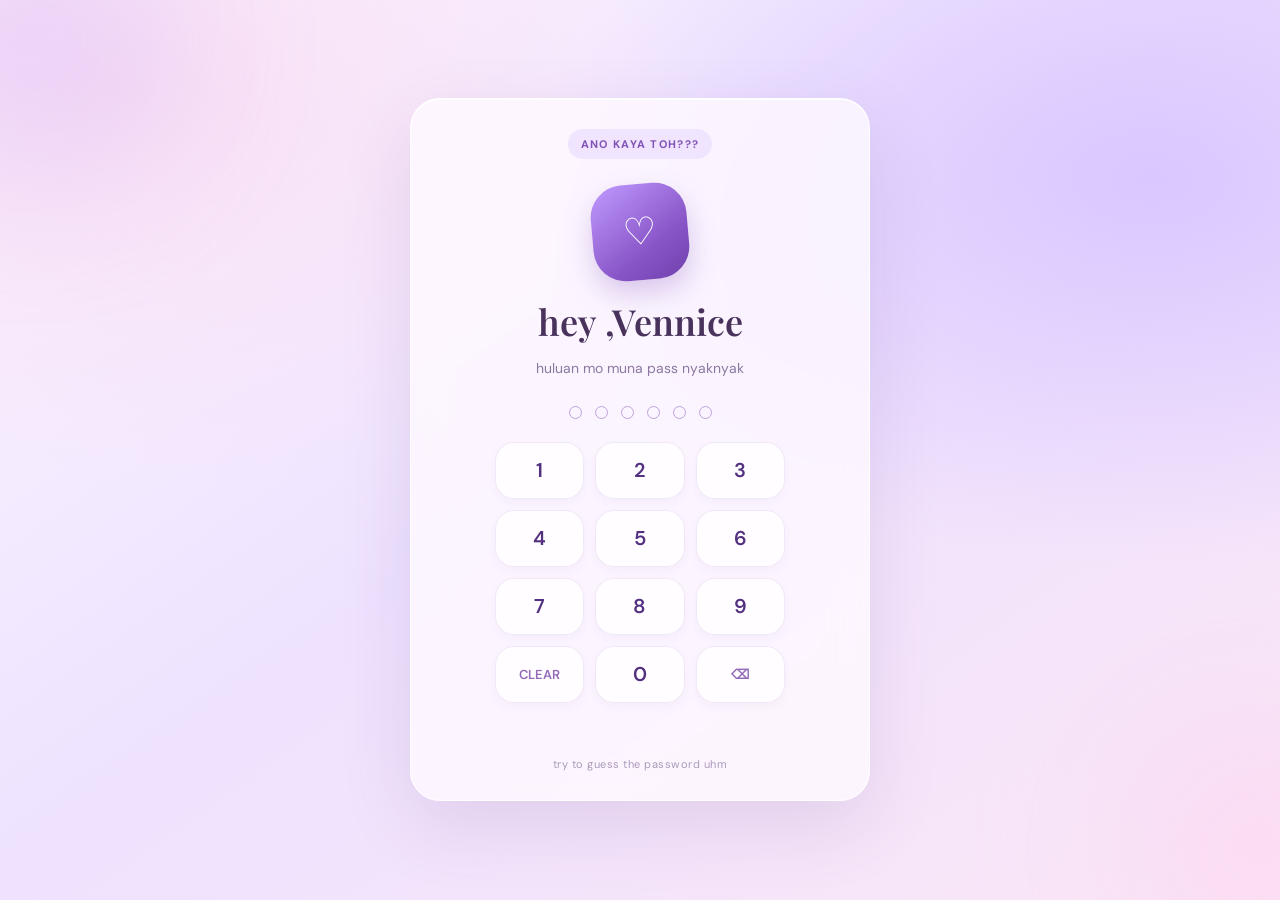
==== vennice/index.html @ 150bf212 "Add files via upload" ====
<!DOCTYPE html>
<html lang="en">
<head>
<meta charset="UTF-8">
<meta name="viewport" content="width=device-width, initial-scale=1.0">
<meta name="theme-color" content="#8050bb">
<title>@jmesxyz</title>

<style>
@import url('https://fonts.googleapis.com/css2?family=DM+Sans:wght@400;500;600;700&family=Playfair+Display:ital,wght@0,500;0,600;0,700;1,500&display=swap');

:root {
  --purple: #8855c7;
  --deep: #533080;
  --lavender: #e8d8ff;
  --pink: #f7d9ef;
  --text: #49335d;
  --muted: #8c78a0;
}

* {
  box-sizing: border-box;
  margin: 0;
  padding: 0;
}

body {
  min-height: 100vh;
  font-family: 'DM Sans', sans-serif;
  color: var(--text);
  background:
    radial-gradient(ellipse at 10% 10%, #f9dff4 0%, transparent 35%),
    radial-gradient(ellipse at 90% 20%, #d9c7ff 0%, transparent 38%),
    linear-gradient(145deg, #fdf7ff, #eee2ff 48%, #fbe7f6);
  overflow-x: hidden;
}

button {
  font: inherit;
  -webkit-tap-highlight-color: transparent;
}

.background-glow {
  position: fixed;
  width: 260px;
  height: 260px;
  border-radius: 50%;
  background: #c5a0ff;
  filter: blur(85px);
  opacity: .3;
  pointer-events: none;
  z-index: -1;
}

.glow-one {
  top: -90px;
  left: -100px;
}

.glow-two {
  right: -110px;
  bottom: -80px;
  background: #ffbce8;
}

.page {
  width: 100%;
  min-height: 100vh;
  display: flex;
  align-items: center;
  justify-content: center;
  padding: 24px 16px;
}

.panel {
  width: 100%;
  max-width: 460px;
  padding: 30px 23px;
  border: 1px solid rgba(255,255,255,.8);
  border-radius: 30px;
  background: rgba(255,250,255,.78);
  box-shadow:
    0 25px 70px rgba(99,59,135,.13),
    inset 0 1px 0 rgba(255,255,255,.95);
  backdrop-filter: blur(18px);
  -webkit-backdrop-filter: blur(18px);
  text-align: center;
  animation: appear .7s ease both;
}

@keyframes appear {
  from { opacity: 0; transform: translateY(18px) scale(.98); }
  to { opacity: 1; transform: translateY(0) scale(1); }
}

.hidden {
  display: none !important;
}

.top-label {
  display: inline-flex;
  align-items: center;
  gap: 7px;
  padding: 8px 13px;
  border-radius: 50px;
  background: #f0e4ff;
  color: #8052b4;
  font-size: 11px;
  font-weight: 700;
  letter-spacing: 1.3px;
  text-transform: uppercase;
}

.lock-art {
  width: 96px;
  height: 96px;
  margin: 25px auto 20px;
  display: grid;
  place-items: center;
  border-radius: 32px;
  color: white;
  font-size: 38px;
  background: linear-gradient(145deg, #c09aff, #8855c7 65%, #7040ad);
  box-shadow: 0 13px 28px rgba(126,75,183,.27);
  transform: rotate(-5deg);
  animation: float 3.5s ease-in-out infinite;
}

@keyframes float {
  0%,100% { transform: translateY(0) rotate(-5deg); }
  50% { transform: translateY(-7px) rotate(2deg); }
}

h1, h2 {
  font-family: 'Playfair Display', serif;
  font-weight: 600;
}

h1 {
  font-size: clamp(28px, 7vw, 36px);
  line-height: 1.2;
  margin-bottom: 12px;
}

.subtitle {
  max-width: 310px;
  margin: 0 auto;
  color: var(--muted);
  font-size: 14px;
  line-height: 1.8;
}

.dots {
  display: flex;
  justify-content: center;
  gap: 13px;
  margin: 25px 0 23px;
}

.dot {
  width: 13px;
  height: 13px;
  border-radius: 50%;
  border: 1.5px solid #bba1d9;
  background: transparent;
  transition: .2s ease;
}

.dot.filled {
  background: var(--purple);
  border-color: var(--purple);
  box-shadow: 0 0 0 4px #eadcff;
}

.keypad {
  max-width: 290px;
  margin: 0 auto;
  display: grid;
  grid-template-columns: repeat(3, 1fr);
  gap: 11px;
}

.key {
  min-height: 57px;
  border: 1px solid rgba(166,127,203,.16);
  border-radius: 19px;
  background: rgba(255,255,255,.82);
  color: var(--deep);
  font-size: 20px;
  font-weight: 600;
  cursor: pointer;
  box-shadow: 0 4px 10px rgba(93,56,128,.045);
  transition: transform .15s, background .15s;
}

.key:active {
  transform: scale(.94);
  background: #eee1ff;
}

.key.utility {
  color: #936bb9;
  font-size: 13px;
}

.error {
  min-height: 22px;
  margin-top: 17px;
  color: #b35d91;
  font-size: 12px;
  font-weight: 600;
}

.footer-note {
  margin-top: 15px;
  color: #aa98b9;
  font-size: 11px;
  letter-spacing: .5px;
}

/* LETTER */

.letter-panel {
  max-width: 520px;
  padding: 26px 18px;
  text-align: left;
}

.letter-heading {
  text-align: center;
  padding: 9px 5px 22px;
}

.letter-heading .lock-art {
  width: 76px;
  height: 76px;
  border-radius: 25px;
  font-size: 32px;
  margin: 20px auto;
}

.letter-heading h1 {
  font-size: 32px;
}

.letter-heading p {
  font-size: 13px;
  color: var(--muted);
  line-height: 1.7;
}

.divider {
  height: 1px;
  background: linear-gradient(to right, transparent, #dbc6f0, transparent);
  margin: 0 0 22px;
}

.letter {
  padding: 0 5px;
  font-size: 14px;
  line-height: 2;
  color: #624b75;
  overflow-wrap: anywhere;
}

.letter p {
  margin-bottom: 18px;
}

.signature {
  margin-top: 24px;
  color: #8655b8;
  font-family: 'Playfair Display', serif;
  font-size: 23px;
  font-style: italic;
}



.music-card {
  margin-top: 27px;
  padding: 17px;
  border-radius: 23px;
  background: linear-gradient(135deg, #f0e4ff, #fff0fa);
  border: 1px solid rgba(177,141,214,.23);
}

.music-title {
  display: flex;
  align-items: center;
  gap: 12px;
  margin-bottom: 14px;
}

.music-icon {
  width: 45px;
  height: 45px;
  display: grid;
  place-items: center;
  flex-shrink: 0;
  border-radius: 15px;
  color: white;
  font-size: 21px;
  background: linear-gradient(145deg, #9d70d6, #68409f);
}

.music-title h2 {
  font-family: 'DM Sans', sans-serif;
  font-size: 14px;
  font-weight: 700;
  margin-bottom: 4px;
}

.music-title p {
  color: var(--muted);
  font-size: 11px;
  line-height: 1.5;
}


.spotify-frame {
  display: block;
  width: 100%;
  height: 152px;
  border: 0;
  border-radius: 13px;
  background: #e8dcf4;
}

.music-hint {
  margin-top: 10px;
  color: #927ca5;
  font-size: 11px;
  line-height: 1.6;
  text-align: center;
}

.actions {
  display: grid;
  grid-template-columns: 1fr 1fr;
  gap: 10px;
  margin-top: 20px;
}

.action-btn {
  min-height: 48px;
  border: 0;
  border-radius: 16px;
  padding: 12px 10px;
  font-size: 12px;
  font-weight: 700;
  cursor: pointer;
  transition: transform .15s;
}

.action-btn:active {
  transform: scale(.96);
}

.primary {
  color: white;
  background: linear-gradient(135deg, #a77ae0, #8050bb);
  box-shadow: 0 8px 18px rgba(119,71,174,.2);
}

.secondary {
  color: #8154a8;
  background: #f0e5ff;
}

.closing {
  margin-top: 22px;
  text-align: center;
  color: #a38bb7;
  font-size: 11px;
  line-height: 1.8;
}

.floaty {
  position: fixed;
  left: var(--x);
  bottom: -35px;
  color: rgba(136,85,199,.38);
  font-size: var(--size);
  pointer-events: none;
  z-index: 5;
  animation: rise var(--duration) linear forwards;
}

@keyframes rise {
  0% { transform: translateY(0) rotate(0deg); opacity: 0; }
  12% { opacity: .8; }
  85% { opacity: .7; }
  100% { transform: translateY(-110vh) rotate(35deg); opacity: 0; }
}

.shake {
  animation: shake .3s ease;
}

@keyframes shake {
  0%,100% { transform: translateX(0); }
  25% { transform: translateX(-5px); }
  75% { transform: translateX(5px); }
}

@media (max-width: 380px) {
  .panel { padding: 25px 16px; border-radius: 25px; }
  .key { min-height: 53px; }
  .letter { font-size: 13px; }
  .actions { grid-template-columns: 1fr; }
}

@media (prefers-reduced-motion: reduce) {
  *, *::before, *::after {
    animation-duration: .01ms !important;
    animation-iteration-count: 1 !important;
    scroll-behavior: auto !important;
  }
}
</style>
</head>

<body>
<div class="background-glow glow-one"></div>
<div class="background-glow glow-two"></div>

<!-- Actual background music from JukeHost -->
<audio id="backgroundMusic" preload="auto" loop>
  <source src="https://audio.jukehost.co.uk/01a123a9-1bd7-705f-b240-1ee0b8cecf72" type="audio/mpeg">
</audio>

<main class="page">
  <section class="panel" id="lockScreen">
    <div class="top-label">ano kaya toh???</div>

    <div class="lock-art">♡</div>

    <h1>hey ,Vennice</h1>
    <p class="subtitle">
      huluan mo muna pass nyaknyak
    </p>

    <div class="dots" id="dots" aria-label="Password progress">
      <span class="dot"></span>
      <span class="dot"></span>
      <span class="dot"></span>
      <span class="dot"></span>
      <span class="dot"></span>
      <span class="dot"></span>
    </div>

    <div class="keypad">
      <button class="key" onclick="pressKey('1')">1</button>
      <button class="key" onclick="pressKey('2')">2</button>
      <button class="key" onclick="pressKey('3')">3</button>
      <button class="key" onclick="pressKey('4')">4</button>
      <button class="key" onclick="pressKey('5')">5</button>
      <button class="key" onclick="pressKey('6')">6</button>
      <button class="key" onclick="pressKey('7')">7</button>
      <button class="key" onclick="pressKey('8')">8</button>
      <button class="key" onclick="pressKey('9')">9</button>
      <button class="key utility" onclick="clearCode()">CLEAR</button>
      <button class="key" onclick="pressKey('0')">0</button>
      <button class="key utility" onclick="deleteDigit()">⌫</button>
    </div>

    <p class="error" id="errorMessage" aria-live="polite"></p>
    <p class="footer-note">try to guess the password uhm</p>
  </section>

  <section class="panel letter-panel hidden" id="letterScreen">
    <div class="letter-heading">
      <div class="top-label">wao na-open mo ha</div>
      <div class="lock-art">♡</div>
      <h1>scroll down ka boss sa baba</h1>
      <p>Take your time reading this.<br>mwa mwa</p>
    </div>

    <div class="divider"></div>

    <article class="letter" id="apologyMessage">
      <p>sana ma-enjoy mo ’to, simple gift lang or bigay ko sa’yo HAHAHAHA. ginawa ko ’tong website nung sabado at linggo, nung mga araw na hindi tayo nag-uusap. gusto ko lang gumawa ng something special para sa’yo at kahit sa simpleng paraan, maipakita ko kung gaano ako ka-sincere sa’yo.</p>

      <p>sorry kung ganito lang ako minsan, at kung minsan ganito lang yung kaya kong ibigay. sorry kung makulit ako, kung masyado akong clingy, at kung minsan sobra-sobra ako sa pagpapakita ng nararamdaman ko. sorry kung hindi ko palaging naibibigay yung best ko para sa’yo, kahit gusto ko namang gawin yung lahat ng makakaya ko para mapasaya ka. sorry kung may mga pagkakataong napaparamdam ko sa’yo na option ka lang, kasi hindi mo deserve maramdaman ’yon, lalo na galing sa’kin.</p>

      <p>sorry rin kung minsan hindi ko alam kung paano ayusin yung mga bagay-bagay, kung nauunahan ako ng selos, takot, at overthinking ko. sorry kung may mga pagkakataong hindi ko agad naiintindihan yung side mo. i'm still learning how to handle my feelings better, and alam kong hindi sapat yung sorry lang kung hindi ko naman ipapakita sa actions ko na gusto kong magbago.</p>

      <p>gusto ko lang malaman mo na genuine lahat ng nararamdaman ko para sa’yo. hindi man ako perfect, hindi man ako palaging tama, at hindi man ako marunong ayusin lahat ng bagay, gusto ko pa ring magpatuloy na matuto. gusto kong matutunan kung paano ka mas maiintindihan, kung paano kita mas mapapakinggan, at kung paano ko maipaparamdam sa’yo na importante ka sa’kin. i'm sorry kung minsan napapagod ka rin sa ugali ko, sa pagiging makulit ko, at sa mga pagkukulang ko.</p>

      <p>pasensya na kung marami pa akong kailangang matutunan. sana makita mo rin na sinusubukan ko naman. hindi ko man kayang maging perfect, gusto kong maging better, hindi lang para sa’yo kundi para rin sa sarili ko. i'm sorry sa lahat ng pagkakataong nasaktan kita, kahit hindi ko intensyon na maramdaman mong kulang ka o hindi ka importante sa’kin. you deserve to feel appreciated, understood, and cared for, and i'm sorry kung may times na hindi ko naiparamdam sa’yo ’yon.</p>

      <p>i care about you so much, vennice. i hope na kahit sa mga panahong nagkukulang ako, makita mo pa rin na sincere ako sa nararamdaman ko. hindi ko hinihingi na intindihin mo lahat ng pagkakamali ko, kasi alam kong may sarili ka ring nararamdaman at napapagod ka rin. gusto ko lang bumawi, matuto sa mga mali ko, at ipakita sa’yo through my actions na kaya kong maging mas maayos.</p>

      <p>sorry talaga, vennice. i'm sorry kung minsan mahirap akong intindihin, kung minsan sobra ako sa pagpapakita ng feelings ko, at kung minsan nakakalimutan kong isipin kung ano rin yung nararamdaman mo. i'll try my best to do better, to listen more, and to understand you instead of letting my emotions control me. sana mapag-usapan natin lahat nang maayos, i'm really sorry</p>

      <p>sorry na talaga, boss amo HAHAHAHAHA. sana magustuhan mo ’tong simpleng gift ko sa’yo. pinaglaanan ko ’to ng oras kasi gusto kong may maibigay sa’yo na galing talaga sa puso ko. make-up pan moko gamit ’tong absidy oat na bigay ko sa’yo ah AHAHAHAHA. ily, boss amo.</p>

      <div class="signature">with sincerity, always.</div>
    </article>

    <section class="music-card">
      <div class="music-title">
        <div class="music-icon">♫</div>
        <div>
          <h2>A little song for you</h2>
          <p>I hope this song says what I can't always explain.</p>
        </div>
      </div>

      <!-- Spotify is only for the visual design; JukeHost plays the music. -->
      <iframe
        class="spotify-frame"
        title="Spotify song design"
        src="https://open.spotify.com/embed/track/2ZbbVF3iQnxmHxyDDnfAmF?theme=0"
        width="100%"
        height="152"
        allow="clipboard-write; encrypted-media; fullscreen; picture-in-picture"
        loading="lazy">
      </iframe>

      <p class="music-hint" id="musicHint">
        Your song is playing in the background. If it doesn't start, tap the button below.
      </p>

      <button
        class="action-btn primary"
        id="musicButton"
        onclick="playMusic()"
        style="width:100%; margin-top:12px;">
        Play my song
      </button>
    </section>

    <div class="actions">
      <button class="action-btn primary" onclick="sendHearts()">Send some love</button>
      <button class="action-btn secondary" onclick="copyApology()">Copy my letter</button>
    </div>


  </section>
</main>

<script>
const PASSCODE = "050220";
let enteredCode = "";
let opened = false;

const lockScreen = document.getElementById("lockScreen");
const letterScreen = document.getElementById("letterScreen");
const errorMessage = document.getElementById("errorMessage");
const music = document.getElementById("backgroundMusic");
const musicHint = document.getElementById("musicHint");
const musicButton = document.getElementById("musicButton");

function updateDots() {
  document.querySelectorAll(".dot").forEach((dot, index) => {
    dot.classList.toggle("filled", index < enteredCode.length);
  });
}

function pressKey(number) {
  if (opened || enteredCode.length >= 6) return;

  enteredCode += number;
  updateDots();
  errorMessage.textContent = "";

  if (enteredCode.length === 6) {
    if (enteredCode === PASSCODE) {
      openLetter();
    } else {
      errorMessage.textContent = "baby naman, basic lang yan :(";
      lockScreen.classList.remove("shake");
      void lockScreen.offsetWidth;
      lockScreen.classList.add("shake");

      setTimeout(() => {
        enteredCode = "";
        updateDots();
      }, 650);
    }
  }
}

function deleteDigit() {
  if (opened) return;
  enteredCode = enteredCode.slice(0, -1);
  updateDots();
  errorMessage.textContent = "";
}

function clearCode() {
  if (opened) return;
  enteredCode = "";
  updateDots();
  errorMessage.textContent = "";
}

function openLetter() {
  opened = true;

  lockScreen.classList.add("hidden");
  letterScreen.classList.remove("hidden");

  window.scrollTo({ top: 0, behavior: "smooth" });

  // Start JukeHost audio after the correct passcode.
  music.volume = 0.65;
  playMusic();

  createFloatingSymbols(18);
}

async function playMusic() {
  try {
    await music.play();
    musicHint.textContent = "Your song is playing in the background.";
    musicButton.textContent = "Play again";
  } catch (error) {
    musicHint.textContent =
      "The browser blocked autoplay. Tap Play my song to start the music.";
    musicButton.textContent = "Play my song";
  }
}

function createFloatingSymbols(amount = 8) {
  const symbols = ["♡", "✦", "✧", "♥", "❀"];

  for (let i = 0; i < amount; i++) {
    const item = document.createElement("span");
    item.className = "floaty";
    item.textContent = symbols[Math.floor(Math.random() * symbols.length)];
    item.style.setProperty("--x", Math.random() * 100 + "vw");
    item.style.setProperty("--size", (14 + Math.random() * 18) + "px");
    item.style.setProperty("--duration", (4 + Math.random() * 4) + "s");
    document.body.appendChild(item);

    item.addEventListener("animationend", () => item.remove());
  }
}

function sendHearts() {
  createFloatingSymbols(24);
}

async function copyApology() {
  const letter = document.getElementById("apologyMessage").innerText;

  try {
    await navigator.clipboard.writeText(letter);
    alert("Letter copied. You can save it anywhere.");
  } catch (error) {
    const textArea = document.createElement("textarea");
    textArea.value = letter;
    document.body.appendChild(textArea);
    textArea.select();
    document.execCommand("copy");
    textArea.remove();
    alert("Letter copied.");
  }
}

document.addEventListener("keydown", (event) => {
  if (opened) return;

  if (/^[0-9]$/.test(event.key)) {
    pressKey(event.key);
  } else if (event.key === "Backspace") {
    deleteDigit();
  } else if (event.key === "Escape") {
    clearCode();
  }
});
</script>
</body>
</html>
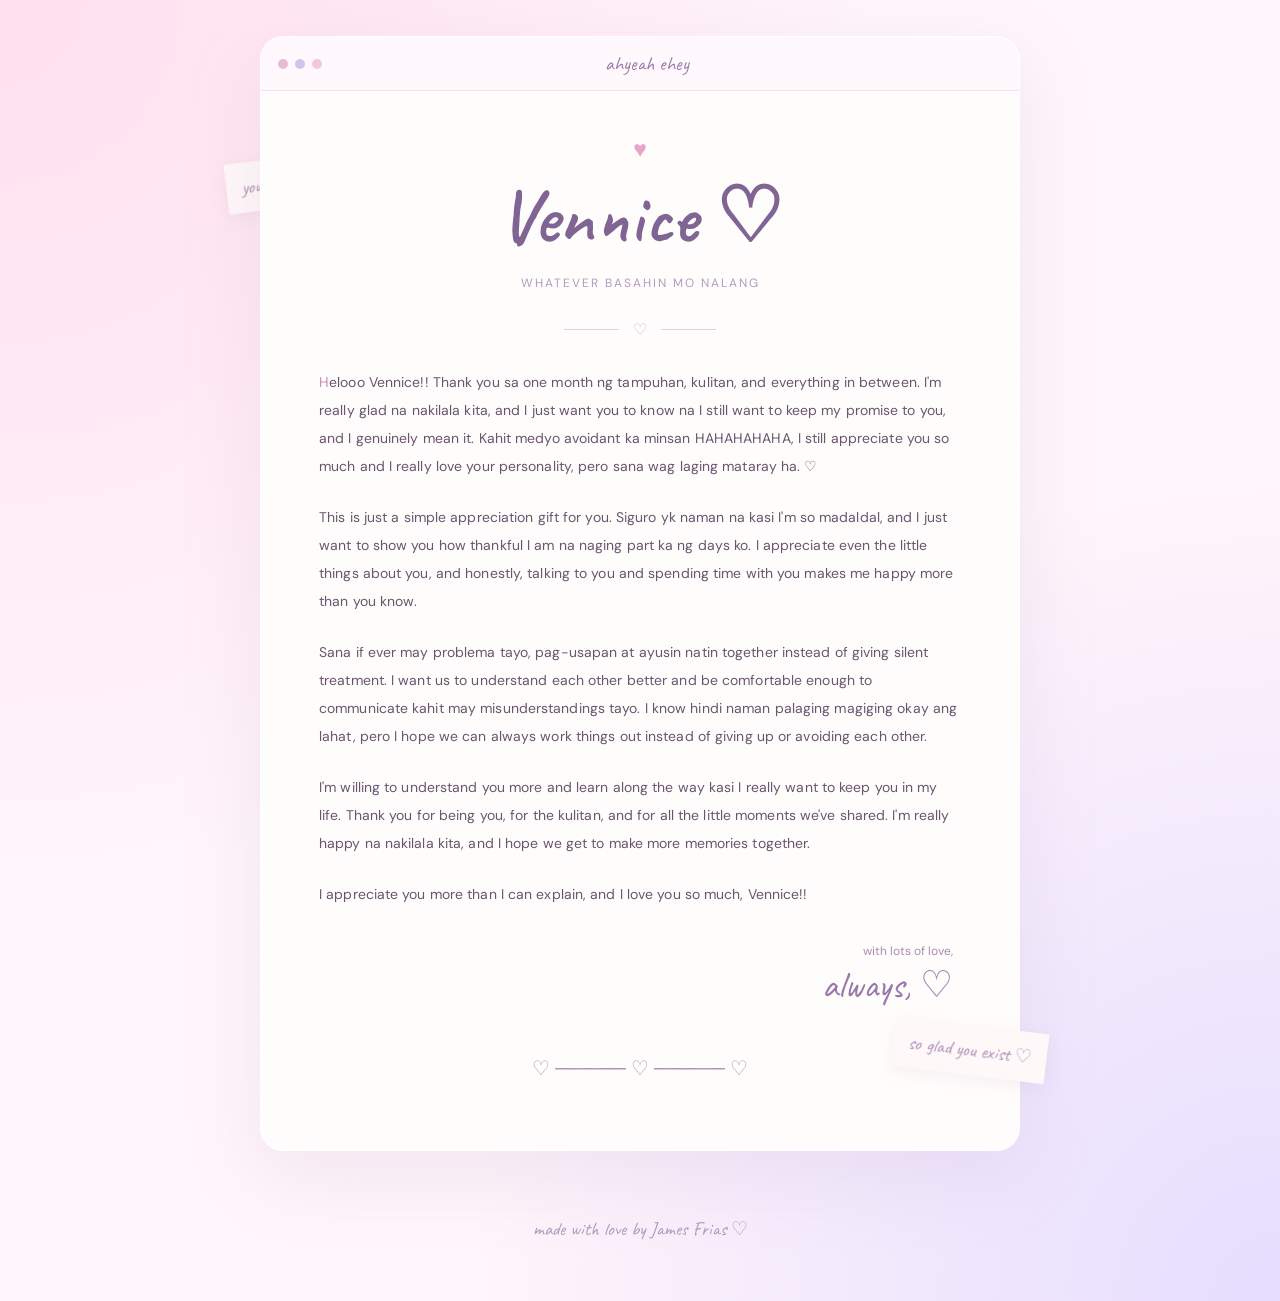
==== commit 8f6164f8: "Update index.html" ====
--- a/vennice/index.html
+++ b/vennice/index.html
@@ -4,412 +4,333 @@
 <head>
 <meta charset="UTF-8">
 <meta name="viewport" content="width=device-width, initial-scale=1.0">
-<meta name="theme-color" content="#8050bb">
-<title>@jmesxyz</title>
+<title>ahyeah </title>
+
+<link rel="preconnect" href="https://fonts.googleapis.com">
+<link href="https://fonts.googleapis.com/css2?family=DM+Sans:wght@400;500;600;700&family=Playfair+Display:ital,wght@0,500;0,600;1,500&family=Caveat:wght@500;600&display=swap" rel="stylesheet">
 
 <style>
-@import url('https://fonts.googleapis.com/css2?family=DM+Sans:wght@400;500;600;700&family=Playfair+Display:ital,wght@0,500;0,600;0,700;1,500&display=swap');
-
 :root {
-  --purple: #8855c7;
-  --deep: #533080;
-  --lavender: #e8d8ff;
-  --pink: #f7d9ef;
-  --text: #49335d;
-  --muted: #8c78a0;
+  --pink: #f4a5c7;
+  --lavender: #c5b3ef;
+  --purple: #886da8;
+  --ink: #67526f;
+  --paper: #fffdfb;
 }
 
 * {
   box-sizing: border-box;
+}
+
+html {
+  scroll-behavior: smooth;
+}
+
+body {
   margin: 0;
-  padding: 0;
-}
-
-body {
   min-height: 100vh;
   font-family: 'DM Sans', sans-serif;
-  color: var(--text);
+  color: var(--ink);
   background:
-    radial-gradient(ellipse at 10% 10%, #f9dff4 0%, transparent 35%),
-    radial-gradient(ellipse at 90% 20%, #d9c7ff 0%, transparent 38%),
-    linear-gradient(145deg, #fdf7ff, #eee2ff 48%, #fbe7f6);
+    radial-gradient(ellipse at top left, #ffe0ed, transparent 48%),
+    radial-gradient(ellipse at bottom right, #e6ddff, transparent 45%),
+    #fff5fa;
   overflow-x: hidden;
 }
 
 button {
   font: inherit;
-  -webkit-tap-highlight-color: transparent;
-}
-
-.background-glow {
+}
+
+.hearts {
   position: fixed;
-  width: 260px;
-  height: 260px;
+  inset: 0;
+  overflow: hidden;
+  pointer-events: none;
+  z-index: 0;
+}
+
+.heart {
+  position: absolute;
+  bottom: -35px;
+  color: #d9a8d6;
+  opacity: 0;
+  animation: floatUp linear infinite;
+}
+
+@keyframes floatUp {
+  0% {
+    transform: translateY(0) rotate(0);
+    opacity: 0;
+  }
+  15% { opacity: .6; }
+  85% { opacity: .4; }
+  100% {
+    transform: translateY(-115vh) rotate(35deg);
+    opacity: 0;
+  }
+}
+
+.wrapper {
+  position: relative;
+  z-index: 1;
+  width: min(100% - 28px, 760px);
+  margin: 36px auto;
+}
+
+.browser {
+  border: 1px solid #ffffff;
+  border-radius: 23px;
+  overflow: hidden;
+  background: rgba(255,255,255,.55);
+  box-shadow: 0 24px 80px #a58abb25;
+  backdrop-filter: blur(12px);
+  animation: reveal .9s ease both;
+}
+
+@keyframes reveal {
+  from {
+    opacity: 0;
+    transform: translateY(18px);
+  }
+  to {
+    opacity: 1;
+    transform: translateY(0);
+  }
+}
+
+.browser-bar {
+  min-height: 54px;
+  display: flex;
+  align-items: center;
+  gap: 7px;
+  padding: 0 17px;
+  border-bottom: 1px solid #f1e2ef;
+  background: #fff9fd;
+}
+
+.dot {
+  width: 10px;
+  height: 10px;
   border-radius: 50%;
-  background: #c5a0ff;
-  filter: blur(85px);
-  opacity: .3;
-  pointer-events: none;
-  z-index: -1;
-}
-
-.glow-one {
-  top: -90px;
-  left: -100px;
-}
-
-.glow-two {
-  right: -110px;
-  bottom: -80px;
-  background: #ffbce8;
-}
-
-.page {
-  width: 100%;
-  min-height: 100vh;
+  background: #e8bad7;
+}
+
+.dot:nth-child(2) { background: #d4c2ef; }
+.dot:nth-child(3) { background: #f3c6d8; }
+
+.browser-title {
+  flex: 1;
+  text-align: center;
+  padding-right: 38px;
+  font-family: 'Caveat', cursive;
+  font-size: 20px;
+  color: #9979a8;
+}
+
+.letter {
+  position: relative;
+  padding: 43px clamp(23px, 7vw, 58px) 35px;
+  background:
+    linear-gradient(#fffdfbfa, #fffdfbfa),
+    repeating-linear-gradient(
+      transparent,
+      transparent 31px,
+      #f5eaf1 32px
+    );
+}
+
+.top-deco {
+  text-align: center;
+  margin-bottom: 27px;
+}
+
+.mini-heart {
+  display: block;
+  font-size: 23px;
+  color: #e5a4c8;
+  margin-bottom: 12px;
+  animation: heartbeat 2.2s ease-in-out infinite;
+}
+
+@keyframes heartbeat {
+  50% { transform: scale(1.18); }
+}
+
+.hello {
+  font-family: 'Caveat', cursive;
+  font-size: 29px;
+  color: #ad8ab7;
+  margin: 0 0 3px;
+}
+
+h1 {
+  font-family: 'Caveat', cursive;
+  font-weight: 600;
+  font-size: clamp(51px, 10vw, 76px);
+  line-height: 1.1;
+  color: #806493;
+  margin: 0;
+}
+
+.subtitle {
+  font-size: 12px;
+  letter-spacing: 2px;
+  text-transform: uppercase;
+  color: #b399c0;
+  margin-top: 15px;
+}
+
+.divider {
   display: flex;
   align-items: center;
   justify-content: center;
-  padding: 24px 16px;
-}
-
-.panel {
-  width: 100%;
-  max-width: 460px;
-  padding: 30px 23px;
-  border: 1px solid rgba(255,255,255,.8);
-  border-radius: 30px;
-  background: rgba(255,250,255,.78);
-  box-shadow:
-    0 25px 70px rgba(99,59,135,.13),
-    inset 0 1px 0 rgba(255,255,255,.95);
-  backdrop-filter: blur(18px);
-  -webkit-backdrop-filter: blur(18px);
-  text-align: center;
-  animation: appear .7s ease both;
-}
-
-@keyframes appear {
-  from { opacity: 0; transform: translateY(18px) scale(.98); }
-  to { opacity: 1; transform: translateY(0) scale(1); }
-}
-
-.hidden {
-  display: none !important;
-}
-
-.top-label {
-  display: inline-flex;
-  align-items: center;
-  gap: 7px;
-  padding: 8px 13px;
-  border-radius: 50px;
-  background: #f0e4ff;
-  color: #8052b4;
-  font-size: 11px;
-  font-weight: 700;
-  letter-spacing: 1.3px;
-  text-transform: uppercase;
-}
-
-.lock-art {
-  width: 96px;
-  height: 96px;
-  margin: 25px auto 20px;
-  display: grid;
-  place-items: center;
-  border-radius: 32px;
-  color: white;
-  font-size: 38px;
-  background: linear-gradient(145deg, #c09aff, #8855c7 65%, #7040ad);
-  box-shadow: 0 13px 28px rgba(126,75,183,.27);
-  transform: rotate(-5deg);
-  animation: float 3.5s ease-in-out infinite;
-}
-
-@keyframes float {
-  0%,100% { transform: translateY(0) rotate(-5deg); }
-  50% { transform: translateY(-7px) rotate(2deg); }
-}
-
-h1, h2 {
-  font-family: 'Playfair Display', serif;
-  font-weight: 600;
-}
-
-h1 {
-  font-size: clamp(28px, 7vw, 36px);
-  line-height: 1.2;
-  margin-bottom: 12px;
-}
-
-.subtitle {
-  max-width: 310px;
-  margin: 0 auto;
-  color: var(--muted);
-  font-size: 14px;
-  line-height: 1.8;
-}
-
-.dots {
-  display: flex;
-  justify-content: center;
-  gap: 13px;
-  margin: 25px 0 23px;
-}
-
-.dot {
-  width: 13px;
-  height: 13px;
-  border-radius: 50%;
-  border: 1.5px solid #bba1d9;
-  background: transparent;
-  transition: .2s ease;
-}
-
-.dot.filled {
-  background: var(--purple);
-  border-color: var(--purple);
-  box-shadow: 0 0 0 4px #eadcff;
-}
-
-.keypad {
-  max-width: 290px;
-  margin: 0 auto;
-  display: grid;
-  grid-template-columns: repeat(3, 1fr);
-  gap: 11px;
-}
-
-.key {
-  min-height: 57px;
-  border: 1px solid rgba(166,127,203,.16);
-  border-radius: 19px;
-  background: rgba(255,255,255,.82);
-  color: var(--deep);
-  font-size: 20px;
-  font-weight: 600;
-  cursor: pointer;
-  box-shadow: 0 4px 10px rgba(93,56,128,.045);
-  transition: transform .15s, background .15s;
-}
-
-.key:active {
-  transform: scale(.94);
-  background: #eee1ff;
-}
-
-.key.utility {
-  color: #936bb9;
-  font-size: 13px;
-}
-
-.error {
-  min-height: 22px;
-  margin-top: 17px;
-  color: #b35d91;
-  font-size: 12px;
-  font-weight: 600;
-}
-
-.footer-note {
-  margin-top: 15px;
-  color: #aa98b9;
-  font-size: 11px;
-  letter-spacing: .5px;
-}
-
-/* LETTER */
-
-.letter-panel {
-  max-width: 520px;
-  padding: 26px 18px;
-  text-align: left;
-}
-
-.letter-heading {
-  text-align: center;
-  padding: 9px 5px 22px;
-}
-
-.letter-heading .lock-art {
-  width: 76px;
-  height: 76px;
-  border-radius: 25px;
-  font-size: 32px;
-  margin: 20px auto;
-}
-
-.letter-heading h1 {
-  font-size: 32px;
-}
-
-.letter-heading p {
-  font-size: 13px;
-  color: var(--muted);
-  line-height: 1.7;
-}
-
-.divider {
+  gap: 14px;
+  margin: 28px 0;
+  color: #d9a7cd;
+}
+
+.divider::before,
+.divider::after {
+  content: '';
+  width: 55px;
   height: 1px;
-  background: linear-gradient(to right, transparent, #dbc6f0, transparent);
-  margin: 0 0 22px;
-}
-
-.letter {
-  padding: 0 5px;
+  background: #e9cce1;
+}
+
+.message {
   font-size: 14px;
   line-height: 2;
-  color: #624b75;
-  overflow-wrap: anywhere;
-}
-
-.letter p {
-  margin-bottom: 18px;
+  letter-spacing: .1px;
+  color: #695570;
+}
+
+.message p {
+  margin: 0 0 23px;
+}
+
+.message p:first-child::first-letter {
+  color: #c78bb9;
+}
+
+.signature-area {
+  text-align: right;
+  margin-top: 35px;
+  padding-right: 8px;
+}
+
+.signature-caption {
+  font-size: 12px;
+  color: #a78cb2;
+  margin-bottom: 2px;
 }
 
 .signature {
-  margin-top: 24px;
-  color: #8655b8;
-  font-family: 'Playfair Display', serif;
-  font-size: 23px;
-  font-style: italic;
-}
-
-
-
-.music-card {
-  margin-top: 27px;
-  padding: 17px;
-  border-radius: 23px;
-  background: linear-gradient(135deg, #f0e4ff, #fff0fa);
-  border: 1px solid rgba(177,141,214,.23);
-}
-
-.music-title {
-  display: flex;
-  align-items: center;
-  gap: 12px;
-  margin-bottom: 14px;
-}
-
-.music-icon {
-  width: 45px;
-  height: 45px;
-  display: grid;
-  place-items: center;
-  flex-shrink: 0;
-  border-radius: 15px;
-  color: white;
-  font-size: 21px;
-  background: linear-gradient(145deg, #9d70d6, #68409f);
-}
-
-.music-title h2 {
-  font-family: 'DM Sans', sans-serif;
-  font-size: 14px;
-  font-weight: 700;
-  margin-bottom: 4px;
-}
-
-.music-title p {
-  color: var(--muted);
-  font-size: 11px;
-  line-height: 1.5;
-}
-
-
-.spotify-frame {
+  font-family: 'Caveat', cursive;
+  font-size: 37px;
+  color: #9877ad;
+}
+
+.bottom-note {
+  text-align: center;
+  margin-top: 42px;
+  color: #ad90b6;
+  font-size: 12px;
+  line-height: 1.8;
+}
+
+.bottom-note span {
   display: block;
-  width: 100%;
-  height: 152px;
-  border: 0;
-  border-radius: 13px;
-  background: #e8dcf4;
-}
-
-.music-hint {
-  margin-top: 10px;
-  color: #927ca5;
-  font-size: 11px;
-  line-height: 1.6;
+  font-size: 20px;
+  margin-bottom: 8px;
+}
+
+.footer {
   text-align: center;
-}
-
-.actions {
-  display: grid;
-  grid-template-columns: 1fr 1fr;
-  gap: 10px;
-  margin-top: 20px;
-}
-
-.action-btn {
-  min-height: 48px;
-  border: 0;
-  border-radius: 16px;
-  padding: 12px 10px;
-  font-size: 12px;
-  font-weight: 700;
-  cursor: pointer;
-  transition: transform .15s;
-}
-
-.action-btn:active {
-  transform: scale(.96);
-}
-
-.primary {
-  color: white;
-  background: linear-gradient(135deg, #a77ae0, #8050bb);
-  box-shadow: 0 8px 18px rgba(119,71,174,.2);
-}
-
-.secondary {
-  color: #8154a8;
-  background: #f0e5ff;
-}
-
-.closing {
-  margin-top: 22px;
-  text-align: center;
-  color: #a38bb7;
-  font-size: 11px;
-  line-height: 1.8;
-}
-
-.floaty {
-  position: fixed;
-  left: var(--x);
-  bottom: -35px;
-  color: rgba(136,85,199,.38);
-  font-size: var(--size);
-  pointer-events: none;
-  z-index: 5;
-  animation: rise var(--duration) linear forwards;
-}
-
-@keyframes rise {
-  0% { transform: translateY(0) rotate(0deg); opacity: 0; }
-  12% { opacity: .8; }
-  85% { opacity: .7; }
-  100% { transform: translateY(-110vh) rotate(35deg); opacity: 0; }
-}
-
-.shake {
-  animation: shake .3s ease;
-}
-
-@keyframes shake {
-  0%,100% { transform: translateX(0); }
-  25% { transform: translateX(-5px); }
-  75% { transform: translateX(5px); }
-}
-
-@media (max-width: 380px) {
-  .panel { padding: 25px 16px; border-radius: 25px; }
-  .key { min-height: 53px; }
-  .letter { font-size: 13px; }
-  .actions { grid-template-columns: 1fr; }
+  padding: 24px 10px;
+  font-family: 'Caveat', cursive;
+  color: #b49abf;
+  font-size: 19px;
+}
+
+.side-note {
+  position: absolute;
+  padding: 13px 15px;
+  background: #fff8f8;
+  color: #ac8db9;
+  font-family: 'Caveat', cursive;
+  font-size: 19px;
+  box-shadow: 0 5px 18px #a98bb41c;
+  transform: rotate(-7deg);
+}
+
+.note-left {
+  left: -34px;
+  top: 120px;
+}
+
+.note-right {
+  right: -27px;
+  bottom: 190px;
+  transform: rotate(7deg);
+}
+
+@media (max-width: 600px) {
+  .wrapper {
+    width: calc(100% - 20px);
+    margin: 15px auto;
+  }
+
+  .browser {
+    border-radius: 19px;
+  }
+
+  .browser-bar {
+    min-height: 47px;
+    padding: 0 12px;
+  }
+
+  .browser-title {
+    font-size: 17px;
+    padding-right: 25px;
+  }
+
+  .letter {
+    padding: 35px 22px 28px;
+  }
+
+  .top-deco {
+    margin-bottom: 22px;
+  }
+
+  .hello { font-size: 25px; }
+
+  h1 { font-size: 57px; }
+
+  .subtitle {
+    font-size: 10px;
+    letter-spacing: 1.3px;
+  }
+
+  .divider { margin: 24px 0; }
+
+  .message {
+    font-size: 13px;
+    line-height: 1.95;
+  }
+
+  .message p { margin-bottom: 20px; }
+
+  .signature { font-size: 34px; }
+
+  .note-left {
+    left: -4px;
+    top: 6px;
+    font-size: 14px;
+    padding: 7px;
+  }
+
+  .note-right { display: none; }
 }
 
 @media (prefers-reduced-motion: reduce) {
@@ -423,256 +344,137 @@
 </head>
 
 <body>
-<div class="background-glow glow-one"></div>
-<div class="background-glow glow-two"></div>
-
-<!-- Actual background music from JukeHost -->
-<audio id="backgroundMusic" preload="auto" loop>
-  <source src="https://audio.jukehost.co.uk/01a123a9-1bd7-705f-b240-1ee0b8cecf72" type="audio/mpeg">
-</audio>
-
-<main class="page">
-  <section class="panel" id="lockScreen">
-    <div class="top-label">ano kaya toh???</div>
-
-    <div class="lock-art">♡</div>
-
-    <h1>hey ,Vennice</h1>
-    <p class="subtitle">
-      huluan mo muna pass nyaknyak
-    </p>
-
-    <div class="dots" id="dots" aria-label="Password progress">
+
+<div class="hearts" id="hearts"></div>
+
+<main class="wrapper">
+
+  <div class="side-note note-left">
+    you are special ♡
+  </div>
+
+  <div class="browser">
+
+    <header class="browser-bar">
       <span class="dot"></span>
       <span class="dot"></span>
       <span class="dot"></span>
-      <span class="dot"></span>
-      <span class="dot"></span>
-      <span class="dot"></span>
-    </div>
-
-    <div class="keypad">
-      <button class="key" onclick="pressKey('1')">1</button>
-      <button class="key" onclick="pressKey('2')">2</button>
-      <button class="key" onclick="pressKey('3')">3</button>
-      <button class="key" onclick="pressKey('4')">4</button>
-      <button class="key" onclick="pressKey('5')">5</button>
-      <button class="key" onclick="pressKey('6')">6</button>
-      <button class="key" onclick="pressKey('7')">7</button>
-      <button class="key" onclick="pressKey('8')">8</button>
-      <button class="key" onclick="pressKey('9')">9</button>
-      <button class="key utility" onclick="clearCode()">CLEAR</button>
-      <button class="key" onclick="pressKey('0')">0</button>
-      <button class="key utility" onclick="deleteDigit()">⌫</button>
-    </div>
-
-    <p class="error" id="errorMessage" aria-live="polite"></p>
-    <p class="footer-note">try to guess the password uhm</p>
-  </section>
-
-  <section class="panel letter-panel hidden" id="letterScreen">
-    <div class="letter-heading">
-      <div class="top-label">wao na-open mo ha</div>
-      <div class="lock-art">♡</div>
-      <h1>scroll down ka boss sa baba</h1>
-      <p>Take your time reading this.<br>mwa mwa</p>
-    </div>
-
-    <div class="divider"></div>
-
-    <article class="letter" id="apologyMessage">
-      <p>sana ma-enjoy mo ’to, simple gift lang or bigay ko sa’yo HAHAHAHA. ginawa ko ’tong website nung sabado at linggo, nung mga araw na hindi tayo nag-uusap. gusto ko lang gumawa ng something special para sa’yo at kahit sa simpleng paraan, maipakita ko kung gaano ako ka-sincere sa’yo.</p>
-
-      <p>sorry kung ganito lang ako minsan, at kung minsan ganito lang yung kaya kong ibigay. sorry kung makulit ako, kung masyado akong clingy, at kung minsan sobra-sobra ako sa pagpapakita ng nararamdaman ko. sorry kung hindi ko palaging naibibigay yung best ko para sa’yo, kahit gusto ko namang gawin yung lahat ng makakaya ko para mapasaya ka. sorry kung may mga pagkakataong napaparamdam ko sa’yo na option ka lang, kasi hindi mo deserve maramdaman ’yon, lalo na galing sa’kin.</p>
-
-      <p>sorry rin kung minsan hindi ko alam kung paano ayusin yung mga bagay-bagay, kung nauunahan ako ng selos, takot, at overthinking ko. sorry kung may mga pagkakataong hindi ko agad naiintindihan yung side mo. i'm still learning how to handle my feelings better, and alam kong hindi sapat yung sorry lang kung hindi ko naman ipapakita sa actions ko na gusto kong magbago.</p>
-
-      <p>gusto ko lang malaman mo na genuine lahat ng nararamdaman ko para sa’yo. hindi man ako perfect, hindi man ako palaging tama, at hindi man ako marunong ayusin lahat ng bagay, gusto ko pa ring magpatuloy na matuto. gusto kong matutunan kung paano ka mas maiintindihan, kung paano kita mas mapapakinggan, at kung paano ko maipaparamdam sa’yo na importante ka sa’kin. i'm sorry kung minsan napapagod ka rin sa ugali ko, sa pagiging makulit ko, at sa mga pagkukulang ko.</p>
-
-      <p>pasensya na kung marami pa akong kailangang matutunan. sana makita mo rin na sinusubukan ko naman. hindi ko man kayang maging perfect, gusto kong maging better, hindi lang para sa’yo kundi para rin sa sarili ko. i'm sorry sa lahat ng pagkakataong nasaktan kita, kahit hindi ko intensyon na maramdaman mong kulang ka o hindi ka importante sa’kin. you deserve to feel appreciated, understood, and cared for, and i'm sorry kung may times na hindi ko naiparamdam sa’yo ’yon.</p>
-
-      <p>i care about you so much, vennice. i hope na kahit sa mga panahong nagkukulang ako, makita mo pa rin na sincere ako sa nararamdaman ko. hindi ko hinihingi na intindihin mo lahat ng pagkakamali ko, kasi alam kong may sarili ka ring nararamdaman at napapagod ka rin. gusto ko lang bumawi, matuto sa mga mali ko, at ipakita sa’yo through my actions na kaya kong maging mas maayos.</p>
-
-      <p>sorry talaga, vennice. i'm sorry kung minsan mahirap akong intindihin, kung minsan sobra ako sa pagpapakita ng feelings ko, at kung minsan nakakalimutan kong isipin kung ano rin yung nararamdaman mo. i'll try my best to do better, to listen more, and to understand you instead of letting my emotions control me. sana mapag-usapan natin lahat nang maayos, i'm really sorry</p>
-
-      <p>sorry na talaga, boss amo HAHAHAHAHA. sana magustuhan mo ’tong simpleng gift ko sa’yo. pinaglaanan ko ’to ng oras kasi gusto kong may maibigay sa’yo na galing talaga sa puso ko. make-up pan moko gamit ’tong absidy oat na bigay ko sa’yo ah AHAHAHAHA. ily, boss amo.</p>
-
-      <div class="signature">with sincerity, always.</div>
+      <div class="browser-title">
+       ahyeah ehey
+      </div>
+    </header>
+
+    <article class="letter">
+
+      <header class="top-deco">
+        <span class="mini-heart">♥</span>
+        <p class="hello"</p>
+        <h1>Vennice ♡</h1>
+        <div class="subtitle">
+          whatever basahin mo nalang
+        </div>
+      </header>
+
+      <div class="divider">♡</div>
+
+      <section class="message">
+
+        <p>
+          Helooo Vennice!! Thank you sa one month ng tampuhan,
+          kulitan, and everything in between. I'm really glad na
+          nakilala kita, and I just want you to know na I still want
+          to keep my promise to you, and I genuinely mean it.
+          Kahit medyo avoidant ka minsan HAHAHAHAHA, I still
+          appreciate you so much and I really love your personality,
+          pero sana wag laging mataray ha. ♡
+        </p>
+
+        <p>
+          This is just a simple appreciation gift for you. Siguro
+          yk naman na kasi I'm so madaldal, and I just want to show
+          you how thankful I am na naging part ka ng days ko.
+          I appreciate even the little things about you, and honestly,
+          talking to you and spending time with you makes me happy
+          more than you know.
+        </p>
+
+        <p>
+          Sana if ever may problema tayo, pag-usapan at ayusin natin
+          together instead of giving silent treatment. I want us to
+          understand each other better and be comfortable enough to
+          communicate kahit may misunderstandings tayo. I know
+          hindi naman palaging magiging okay ang lahat, pero I hope
+          we can always work things out instead of giving up or
+          avoiding each other.
+        </p>
+
+        <p>
+          I'm willing to understand you more and learn along the way
+          kasi I really want to keep you in my life. Thank you for
+          being you, for the kulitan, and for all the little moments
+          we've shared. I'm really happy na nakilala kita, and I hope
+          we get to make more memories together.
+        </p>
+
+        <p>
+          I appreciate you more than I can explain, and I love you
+          so much, Vennice!!
+        </p>
+      </section>
+
+      <div class="signature-area">
+        <div class="signature-caption">with lots of love,</div>
+        <div class="signature">always, ♡</div>
+      </div>
+
+      <div class="bottom-note">
+        <span>♡ ───── ♡ ───── ♡</span>
+      
+        <br>
+      
+      </div>
+
     </article>
-
-    <section class="music-card">
-      <div class="music-title">
-        <div class="music-icon">♫</div>
-        <div>
-          <h2>A little song for you</h2>
-          <p>I hope this song says what I can't always explain.</p>
-        </div>
-      </div>
-
-      <!-- Spotify is only for the visual design; JukeHost plays the music. -->
-      <iframe
-        class="spotify-frame"
-        title="Spotify song design"
-        src="https://open.spotify.com/embed/track/2ZbbVF3iQnxmHxyDDnfAmF?theme=0"
-        width="100%"
-        height="152"
-        allow="clipboard-write; encrypted-media; fullscreen; picture-in-picture"
-        loading="lazy">
-      </iframe>
-
-      <p class="music-hint" id="musicHint">
-        Your song is playing in the background. If it doesn't start, tap the button below.
-      </p>
-
-      <button
-        class="action-btn primary"
-        id="musicButton"
-        onclick="playMusic()"
-        style="width:100%; margin-top:12px;">
-        Play my song
-      </button>
-    </section>
-
-    <div class="actions">
-      <button class="action-btn primary" onclick="sendHearts()">Send some love</button>
-      <button class="action-btn secondary" onclick="copyApology()">Copy my letter</button>
-    </div>
-
-
-  </section>
+  </div>
+<br>
+<br>
+  <div class="side-note note-right">
+    so glad you exist ♡
+  </div>
+
+  <footer class="footer">
+    made with love by James Frias ♡
+  </footer>
+
 </main>
 
 <script>
-const PASSCODE = "050220";
-let enteredCode = "";
-let opened = false;
-
-const lockScreen = document.getElementById("lockScreen");
-const letterScreen = document.getElementById("letterScreen");
-const errorMessage = document.getElementById("errorMessage");
-const music = document.getElementById("backgroundMusic");
-const musicHint = document.getElementById("musicHint");
-const musicButton = document.getElementById("musicButton");
-
-function updateDots() {
-  document.querySelectorAll(".dot").forEach((dot, index) => {
-    dot.classList.toggle("filled", index < enteredCode.length);
-  });
-}
-
-function pressKey(number) {
-  if (opened || enteredCode.length >= 6) return;
-
-  enteredCode += number;
-  updateDots();
-  errorMessage.textContent = "";
-
-  if (enteredCode.length === 6) {
-    if (enteredCode === PASSCODE) {
-      openLetter();
-    } else {
-      errorMessage.textContent = "baby naman, basic lang yan :(";
-      lockScreen.classList.remove("shake");
-      void lockScreen.offsetWidth;
-      lockScreen.classList.add("shake");
-
-      setTimeout(() => {
-        enteredCode = "";
-        updateDots();
-      }, 650);
-    }
-  }
-}
-
-function deleteDigit() {
-  if (opened) return;
-  enteredCode = enteredCode.slice(0, -1);
-  updateDots();
-  errorMessage.textContent = "";
-}
-
-function clearCode() {
-  if (opened) return;
-  enteredCode = "";
-  updateDots();
-  errorMessage.textContent = "";
-}
-
-function openLetter() {
-  opened = true;
-
-  lockScreen.classList.add("hidden");
-  letterScreen.classList.remove("hidden");
-
-  window.scrollTo({ top: 0, behavior: "smooth" });
-
-  // Start JukeHost audio after the correct passcode.
-  music.volume = 0.65;
-  playMusic();
-
-  createFloatingSymbols(18);
-}
-
-async function playMusic() {
-  try {
-    await music.play();
-    musicHint.textContent = "Your song is playing in the background.";
-    musicButton.textContent = "Play again";
-  } catch (error) {
-    musicHint.textContent =
-      "The browser blocked autoplay. Tap Play my song to start the music.";
-    musicButton.textContent = "Play my song";
-  }
-}
-
-function createFloatingSymbols(amount = 8) {
-  const symbols = ["♡", "✦", "✧", "♥", "❀"];
-
-  for (let i = 0; i < amount; i++) {
-    const item = document.createElement("span");
-    item.className = "floaty";
-    item.textContent = symbols[Math.floor(Math.random() * symbols.length)];
-    item.style.setProperty("--x", Math.random() * 100 + "vw");
-    item.style.setProperty("--size", (14 + Math.random() * 18) + "px");
-    item.style.setProperty("--duration", (4 + Math.random() * 4) + "s");
-    document.body.appendChild(item);
-
-    item.addEventListener("animationend", () => item.remove());
-  }
-}
-
-function sendHearts() {
-  createFloatingSymbols(24);
-}
-
-async function copyApology() {
-  const letter = document.getElementById("apologyMessage").innerText;
-
-  try {
-    await navigator.clipboard.writeText(letter);
-    alert("Letter copied. You can save it anywhere.");
-  } catch (error) {
-    const textArea = document.createElement("textarea");
-    textArea.value = letter;
-    document.body.appendChild(textArea);
-    textArea.select();
-    document.execCommand("copy");
-    textArea.remove();
-    alert("Letter copied.");
-  }
-}
-
-document.addEventListener("keydown", (event) => {
-  if (opened) return;
-
-  if (/^[0-9]$/.test(event.key)) {
-    pressKey(event.key);
-  } else if (event.key === "Backspace") {
-    deleteDigit();
-  } else if (event.key === "Escape") {
-    clearCode();
-  }
-});
+const hearts = document.getElementById('hearts');
+const symbols = ['♡', '♥', '✧', '୨୧'];
+
+function createHeart() {
+  const heart = document.createElement('span');
+  heart.className = 'heart';
+  heart.textContent = symbols[
+    Math.floor(Math.random() * symbols.length)
+  ];
+
+  heart.style.left = Math.random() * 100 + 'vw';
+  heart.style.fontSize = (12 + Math.random() * 17) + 'px';
+  heart.style.animationDuration = (9 + Math.random() * 9) + 's';
+  heart.style.animationDelay = Math.random() * 2 + 's';
+
+  hearts.appendChild(heart);
+
+  setTimeout(() => heart.remove(), 20000);
+}
+
+for (let i = 0; i < 12; i++) {
+  setTimeout(createHeart, i * 400);
+}
+
+setInterval(createHeart, 1300);
 </script>
+
 </body>
 </html>
